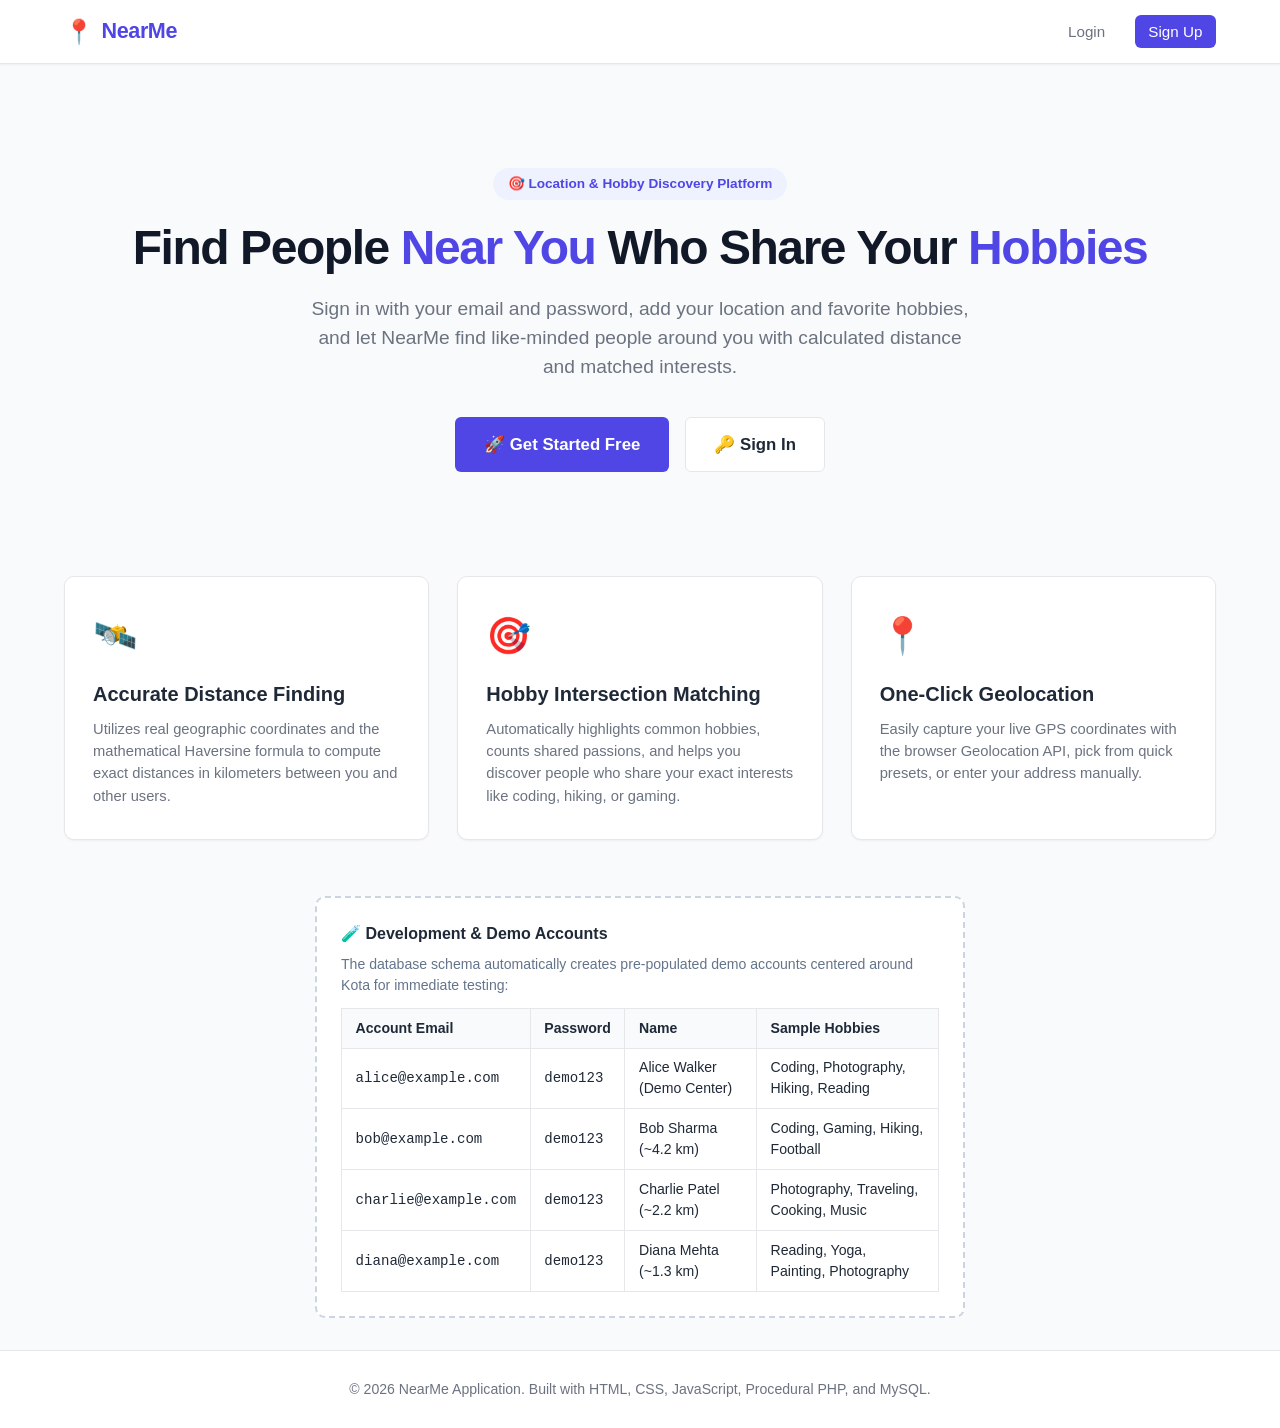
==== frontend/index.html @ 430e9e7f "complete project" ====
<!DOCTYPE html>
<html lang="en">
<head>
    <meta charset="UTF-8">
    <meta name="viewport" content="width=device-width, initial-scale=1.0">
    <title>NearMe — Discover People Nearby & Match Hobbies</title>
    <link rel="stylesheet" href="css/index.css">
</head>
<body>

    <!-- Header Navigation -->
    <header class="site-header">
        <div class="nav-container">
            <a href="index.html" class="brand-logo">
                <span class="brand-icon">📍</span>
                <span>NearMe</span>
            </a>
            <ul class="nav-links">
                <li><a href="login.html">Login</a></li>
                <li><a href="register.html" class="btn-nav-primary">Sign Up</a></li>
            </ul>
        </div>
    </header>

    <!-- Main Content -->
    <main class="main-content">
        <!-- Hero Section -->
        <section class="hero">
            <span class="hero-badge">🎯 Location & Hobby Discovery Platform</span>
            <h1>Find People <span class="highlight">Near You</span> Who Share Your <span class="highlight">Hobbies</span></h1>
            <p class="lead">
                Sign in with your email and password, add your location and favorite hobbies, and let NearMe find like-minded people around you with calculated distance and matched interests.
            </p>
            <div class="hero-actions">
                <a href="register.html" class="btn btn-primary" style="padding: 0.85rem 1.75rem; font-size: 1.05rem;">
                    🚀 Get Started Free
                </a>
                <a href="login.html" class="btn btn-secondary" style="padding: 0.85rem 1.75rem; font-size: 1.05rem;">
                    🔑 Sign In
                </a>
            </div>
        </section>

        <!-- Features Grid -->
        <section class="features-grid">
            <div class="feature-card">
                <span class="feature-icon">🛰️</span>
                <h3>Accurate Distance Finding</h3>
                <p>
                    Utilizes real geographic coordinates and the mathematical Haversine formula to compute exact distances in kilometers between you and other users.
                </p>
            </div>

            <div class="feature-card">
                <span class="feature-icon">🎯</span>
                <h3>Hobby Intersection Matching</h3>
                <p>
                    Automatically highlights common hobbies, counts shared passions, and helps you discover people who share your exact interests like coding, hiking, or gaming.
                </p>
            </div>

            <div class="feature-card">
                <span class="feature-icon">📍</span>
                <h3>One-Click Geolocation</h3>
                <p>
                    Easily capture your live GPS coordinates with the browser Geolocation API, pick from quick presets, or enter your address manually.
                </p>
            </div>
        </section>

        <!-- Test Login Credentials Box for Development & Grading -->
        <div class="demo-box">
            <h4>🧪 Development & Demo Accounts</h4>
            <p style="font-size: 0.88rem; color: #64748b; margin-bottom: 0.5rem;">
                The database schema automatically creates pre-populated demo accounts centered around Kota for immediate testing:
            </p>
            <table class="demo-table">
                <thead>
                    <tr>
                        <th>Account Email</th>
                        <th>Password</th>
                        <th>Name</th>
                        <th>Sample Hobbies</th>
                    </tr>
                </thead>
                <tbody>
                    <tr>
                        <td><code>alice@example.com</code></td>
                        <td><code>demo123</code></td>
                        <td>Alice Walker (Demo Center)</td>
                        <td>Coding, Photography, Hiking, Reading</td>
                    </tr>
                    <tr>
                        <td><code>bob@example.com</code></td>
                        <td><code>demo123</code></td>
                        <td>Bob Sharma (~4.2 km)</td>
                        <td>Coding, Gaming, Hiking, Football</td>
                    </tr>
                    <tr>
                        <td><code>charlie@example.com</code></td>
                        <td><code>demo123</code></td>
                        <td>Charlie Patel (~2.2 km)</td>
                        <td>Photography, Traveling, Cooking, Music</td>
                    </tr>
                    <tr>
                        <td><code>diana@example.com</code></td>
                        <td><code>demo123</code></td>
                        <td>Diana Mehta (~1.3 km)</td>
                        <td>Reading, Yoga, Painting, Photography</td>
                    </tr>
                </tbody>
            </table>
        </div>
    </main>

    <!-- Footer -->
    <footer class="site-footer">
        <p>&copy; 2026 NearMe Application. Built with HTML, CSS, JavaScript, Procedural PHP, and MySQL.</p>
    </footer>

</body>
</html>
---- frontend/css/index.css ----
/* frontend/css/index.css - Base & Common Styles */

:root {
    --primary: #4f46e5;
    --primary-hover: #4338ca;
    --primary-light: #eef2ff;
    --accent: #10b981;
    --accent-hover: #059669;
    --accent-light: #ecfdf5;
    --danger: #ef4444;
    --danger-light: #fef2f2;
    --warning: #f59e0b;
    --warning-light: #fffbeb;
    --text-main: #1f2937;
    --text-muted: #6b7280;
    --bg-page: #f9fafb;
    --bg-card: #ffffff;
    --border-color: #e5e7eb;
    --radius-sm: 6px;
    --radius-md: 10px;
    --radius-lg: 16px;
    --shadow-sm: 0 1px 2px 0 rgba(0, 0, 0, 0.05);
    --shadow-md: 0 4px 6px -1px rgba(0, 0, 0, 0.1), 0 2px 4px -1px rgba(0, 0, 0, 0.06);
    --shadow-lg: 0 10px 15px -3px rgba(0, 0, 0, 0.1), 0 4px 6px -2px rgba(0, 0, 0, 0.05);
}

* {
    box-sizing: border-box;
    margin: 0;
    padding: 0;
}

body {
    font-family: -apple-system, BlinkMacSystemFont, "Segoe UI", Roboto, Helvetica, Arial, sans-serif;
    background-color: var(--bg-page);
    color: var(--text-main);
    line-height: 1.5;
    min-height: 100vh;
    display: flex;
    flex-direction: column;
}

/* Header & Navigation */
header.site-header {
    background-color: var(--bg-card);
    border-bottom: 1px solid var(--border-color);
    position: sticky;
    top: 0;
    z-index: 50;
    box-shadow: var(--shadow-sm);
}

.nav-container {
    max-width: 1200px;
    margin: 0 auto;
    padding: 0.85rem 1.5rem;
    display: flex;
    align-items: center;
    justify-content: space-between;
}

.brand-logo {
    display: flex;
    align-items: center;
    gap: 0.5rem;
    font-size: 1.35rem;
    font-weight: 700;
    color: var(--primary);
    text-decoration: none;
    letter-spacing: -0.02em;
}

.brand-icon {
    font-size: 1.5rem;
}

.nav-links {
    display: flex;
    align-items: center;
    gap: 1rem;
    list-style: none;
}

.nav-links a {
    text-decoration: none;
    color: var(--text-muted);
    font-size: 0.95rem;
    font-weight: 500;
    padding: 0.5rem 0.85rem;
    border-radius: var(--radius-sm);
    transition: all 0.2s ease;
}

.nav-links a:hover {
    color: var(--primary);
    background-color: var(--primary-light);
}

.nav-links a.btn-nav-primary {
    background-color: var(--primary);
    color: #ffffff;
}

.nav-links a.btn-nav-primary:hover {
    background-color: var(--primary-hover);
}

/* Layout Containers */
.main-content {
    flex: 1;
    max-width: 1200px;
    width: 100%;
    margin: 0 auto;
    padding: 2rem 1.5rem;
}

/* Auth Cards & Forms */
.auth-wrapper {
    display: flex;
    align-items: center;
    justify-content: center;
    min-height: calc(100vh - 180px);
    padding: 1.5rem 1rem;
}

.auth-card {
    background: var(--bg-card);
    width: 100%;
    max-width: 440px;
    padding: 2.25rem;
    border-radius: var(--radius-lg);
    box-shadow: var(--shadow-lg);
    border: 1px solid var(--border-color);
}

.auth-card h1 {
    font-size: 1.6rem;
    font-weight: 700;
    margin-bottom: 0.4rem;
    color: var(--text-main);
    text-align: center;
}

.auth-card p.subtitle {
    font-size: 0.92rem;
    color: var(--text-muted);
    text-align: center;
    margin-bottom: 1.75rem;
}

.form-group {
    margin-bottom: 1.25rem;
}

.form-group label {
    display: block;
    font-size: 0.88rem;
    font-weight: 600;
    color: var(--text-main);
    margin-bottom: 0.4rem;
}

.form-control {
    width: 100%;
    padding: 0.7rem 0.95rem;
    font-size: 0.95rem;
    border: 1px solid var(--border-color);
    border-radius: var(--radius-sm);
    background-color: #fff;
    color: var(--text-main);
    transition: border-color 0.2s, box-shadow 0.2s;
}

.form-control:focus {
    outline: none;
    border-color: var(--primary);
    box-shadow: 0 0 0 3px rgba(79, 70, 229, 0.15);
}

.form-hint {
    display: block;
    font-size: 0.8rem;
    color: var(--text-muted);
    margin-top: 0.35rem;
}

/* Buttons */
.btn {
    display: inline-flex;
    align-items: center;
    justify-content: center;
    gap: 0.45rem;
    font-size: 0.95rem;
    font-weight: 600;
    padding: 0.72rem 1.25rem;
    border-radius: var(--radius-sm);
    border: 1px solid transparent;
    cursor: pointer;
    text-decoration: none;
    transition: all 0.2s ease;
}

.btn-block {
    width: 100%;
}

.btn-primary {
    background-color: var(--primary);
    color: #ffffff;
}

.btn-primary:hover {
    background-color: var(--primary-hover);
}

.btn-secondary {
    background-color: #ffffff;
    color: var(--text-main);
    border-color: var(--border-color);
}

.btn-secondary:hover {
    background-color: var(--bg-page);
    border-color: #d1d5db;
}

.btn-accent {
    background-color: var(--accent);
    color: #ffffff;
}

.btn-accent:hover {
    background-color: var(--accent-hover);
}

.btn-danger {
    background-color: var(--danger);
    color: #ffffff;
}

.btn-danger:hover {
    background-color: #dc2626;
}

.btn-sm {
    padding: 0.4rem 0.8rem;
    font-size: 0.85rem;
}

/* Alerts */
.alert {
    padding: 0.85rem 1.15rem;
    border-radius: var(--radius-sm);
    font-size: 0.9rem;
    margin-bottom: 1.25rem;
    display: flex;
    align-items: center;
    gap: 0.6rem;
}

.alert-error {
    background-color: var(--danger-light);
    color: #b91c1c;
    border: 1px solid #fecaca;
}

.alert-success {
    background-color: var(--accent-light);
    color: #065f46;
    border: 1px solid #a7f3d0;
}

.alert-info {
    background-color: var(--primary-light);
    color: #3730a3;
    border: 1px solid #c7d2fe;
}

.alert-warning {
    background-color: var(--warning-light);
    color: #92400e;
    border: 1px solid #fde68a;
}

/* Hero Section (Homepage) */
.hero {
    text-align: center;
    padding: 4.5rem 1rem 3rem;
}

.hero-badge {
    display: inline-block;
    padding: 0.35rem 0.9rem;
    background-color: var(--primary-light);
    color: var(--primary);
    font-size: 0.85rem;
    font-weight: 600;
    border-radius: 9999px;
    margin-bottom: 1.25rem;
}

.hero h1 {
    font-size: 3rem;
    font-weight: 800;
    line-height: 1.15;
    color: #111827;
    margin-bottom: 1.25rem;
    letter-spacing: -0.03em;
}

.hero h1 span.highlight {
    color: var(--primary);
}

.hero p.lead {
    font-size: 1.2rem;
    color: var(--text-muted);
    max-width: 680px;
    margin: 0 auto 2.25rem;
}

.hero-actions {
    display: flex;
    justify-content: center;
    gap: 1rem;
    flex-wrap: wrap;
}

/* Feature Grid */
.features-grid {
    display: grid;
    grid-template-columns: repeat(auto-fit, minmax(280px, 1fr));
    gap: 1.75rem;
    margin: 3.5rem 0;
}

.feature-card {
    background: var(--bg-card);
    padding: 2rem 1.75rem;
    border-radius: var(--radius-md);
    border: 1px solid var(--border-color);
    box-shadow: var(--shadow-sm);
    transition: transform 0.2s, box-shadow 0.2s;
}

.feature-card:hover {
    transform: translateY(-3px);
    box-shadow: var(--shadow-md);
}

.feature-icon {
    font-size: 2.25rem;
    margin-bottom: 1rem;
    display: inline-block;
}

.feature-card h3 {
    font-size: 1.25rem;
    font-weight: 700;
    margin-bottom: 0.6rem;
}

.feature-card p {
    color: var(--text-muted);
    font-size: 0.92rem;
}

/* Demo Credentials Box */
.demo-box {
    background: #ffffff;
    border: 2px dashed #cbd5e1;
    border-radius: var(--radius-md);
    padding: 1.5rem;
    margin: 2.5rem auto 0;
    max-width: 650px;
    text-align: left;
}

.demo-box h4 {
    font-size: 1rem;
    font-weight: 700;
    color: var(--text-main);
    margin-bottom: 0.5rem;
    display: flex;
    align-items: center;
    gap: 0.4rem;
}

.demo-table {
    width: 100%;
    border-collapse: collapse;
    margin-top: 0.75rem;
    font-size: 0.88rem;
}

.demo-table th, .demo-table td {
    padding: 0.55rem 0.85rem;
    border: 1px solid var(--border-color);
    text-align: left;
}

.demo-table th {
    background-color: #f8fafc;
    font-weight: 600;
}

/* Footer */
footer.site-footer {
    background: #ffffff;
    border-top: 1px solid var(--border-color);
    padding: 1.75rem 1rem;
    text-align: center;
    font-size: 0.88rem;
    color: var(--text-muted);
    margin-top: auto;
}

@media (max-width: 640px) {
    .hero h1 {
        font-size: 2.15rem;
    }
    .hero p.lead {
        font-size: 1.05rem;
    }
    .nav-container {
        padding: 0.75rem 1rem;
    }
    .auth-card {
        padding: 1.5rem;
    }
}
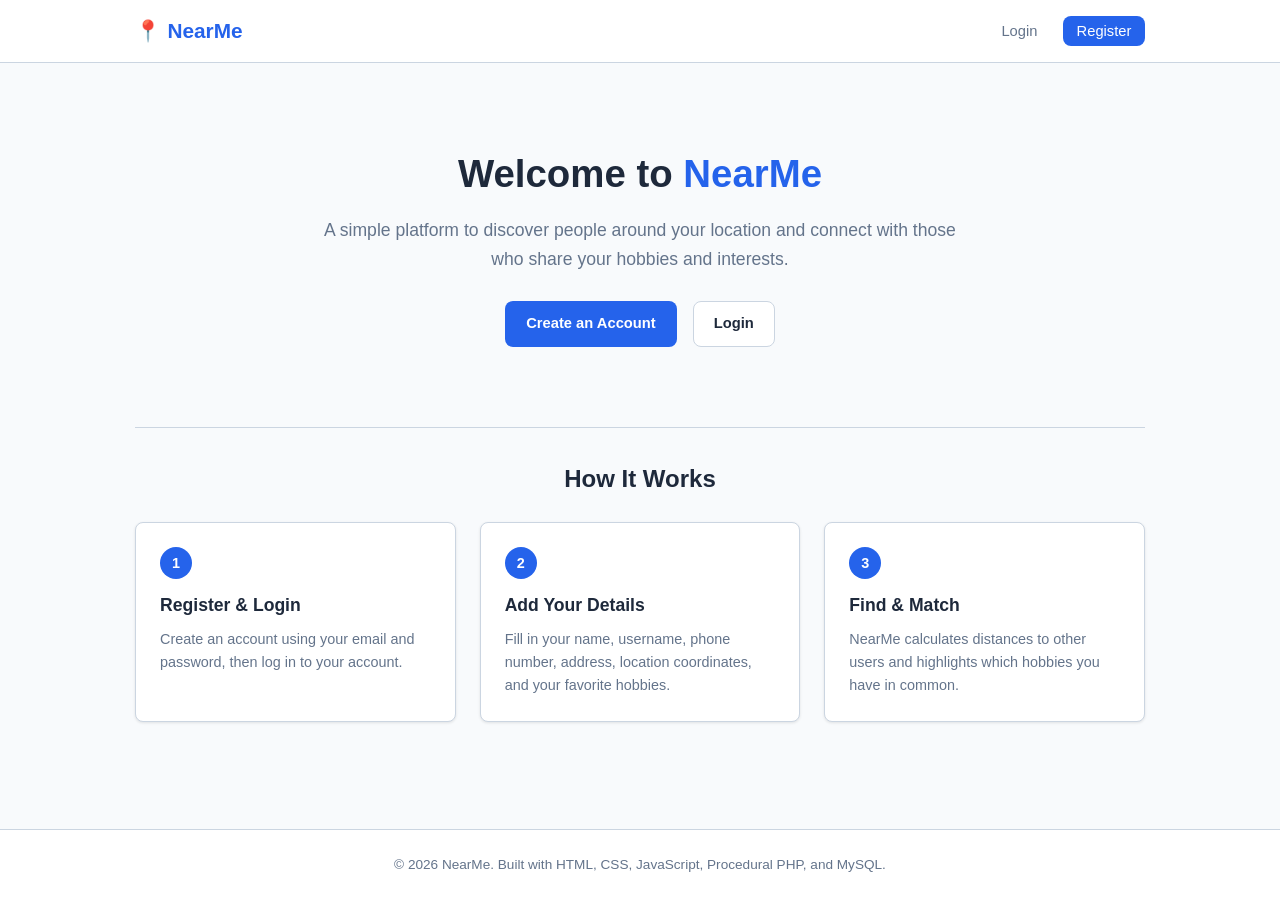
==== commit da874071: "ui improved" ====
--- a/frontend/index.html
+++ b/frontend/index.html
@@ -3,7 +3,7 @@
 <head>
     <meta charset="UTF-8">
     <meta name="viewport" content="width=device-width, initial-scale=1.0">
-    <title>NearMe — Discover People Nearby & Match Hobbies</title>
+    <title>NearMe — Find People Near You & Match Hobbies</title>
     <link rel="stylesheet" href="css/index.css">
 </head>
 <body>
@@ -17,105 +17,50 @@
             </a>
             <ul class="nav-links">
                 <li><a href="login.html">Login</a></li>
-                <li><a href="register.html" class="btn-nav-primary">Sign Up</a></li>
+                <li><a href="register.html" class="btn-nav-primary">Register</a></li>
             </ul>
         </div>
     </header>
 
     <!-- Main Content -->
     <main class="main-content">
-        <!-- Hero Section -->
-        <section class="hero">
-            <span class="hero-badge">🎯 Location & Hobby Discovery Platform</span>
-            <h1>Find People <span class="highlight">Near You</span> Who Share Your <span class="highlight">Hobbies</span></h1>
+        <section class="hero-simple">
+            <h1>Welcome to <span class="highlight">NearMe</span></h1>
             <p class="lead">
-                Sign in with your email and password, add your location and favorite hobbies, and let NearMe find like-minded people around you with calculated distance and matched interests.
+                A simple platform to discover people around your location and connect with those who share your hobbies and interests.
             </p>
             <div class="hero-actions">
-                <a href="register.html" class="btn btn-primary" style="padding: 0.85rem 1.75rem; font-size: 1.05rem;">
-                    🚀 Get Started Free
-                </a>
-                <a href="login.html" class="btn btn-secondary" style="padding: 0.85rem 1.75rem; font-size: 1.05rem;">
-                    🔑 Sign In
-                </a>
+                <a href="register.html" class="btn btn-primary">Create an Account</a>
+                <a href="login.html" class="btn btn-secondary">Login</a>
             </div>
         </section>
 
-        <!-- Features Grid -->
-        <section class="features-grid">
-            <div class="feature-card">
-                <span class="feature-icon">🛰️</span>
-                <h3>Accurate Distance Finding</h3>
-                <p>
-                    Utilizes real geographic coordinates and the mathematical Haversine formula to compute exact distances in kilometers between you and other users.
-                </p>
-            </div>
-
-            <div class="feature-card">
-                <span class="feature-icon">🎯</span>
-                <h3>Hobby Intersection Matching</h3>
-                <p>
-                    Automatically highlights common hobbies, counts shared passions, and helps you discover people who share your exact interests like coding, hiking, or gaming.
-                </p>
-            </div>
-
-            <div class="feature-card">
-                <span class="feature-icon">📍</span>
-                <h3>One-Click Geolocation</h3>
-                <p>
-                    Easily capture your live GPS coordinates with the browser Geolocation API, pick from quick presets, or enter your address manually.
-                </p>
+        <!-- How It Works Section -->
+        <section class="how-it-works">
+            <h2>How It Works</h2>
+            <div class="steps-grid">
+                <div class="step-card">
+                    <div class="step-number">1</div>
+                    <h3>Register &amp; Login</h3>
+                    <p>Create an account using your email and password, then log in to your account.</p>
+                </div>
+                <div class="step-card">
+                    <div class="step-number">2</div>
+                    <h3>Add Your Details</h3>
+                    <p>Fill in your name, username, phone number, address, location coordinates, and your favorite hobbies.</p>
+                </div>
+                <div class="step-card">
+                    <div class="step-number">3</div>
+                    <h3>Find &amp; Match</h3>
+                    <p>NearMe calculates distances to other users and highlights which hobbies you have in common.</p>
+                </div>
             </div>
         </section>
-
-        <!-- Test Login Credentials Box for Development & Grading -->
-        <div class="demo-box">
-            <h4>🧪 Development & Demo Accounts</h4>
-            <p style="font-size: 0.88rem; color: #64748b; margin-bottom: 0.5rem;">
-                The database schema automatically creates pre-populated demo accounts centered around Kota for immediate testing:
-            </p>
-            <table class="demo-table">
-                <thead>
-                    <tr>
-                        <th>Account Email</th>
-                        <th>Password</th>
-                        <th>Name</th>
-                        <th>Sample Hobbies</th>
-                    </tr>
-                </thead>
-                <tbody>
-                    <tr>
-                        <td><code>alice@example.com</code></td>
-                        <td><code>demo123</code></td>
-                        <td>Alice Walker (Demo Center)</td>
-                        <td>Coding, Photography, Hiking, Reading</td>
-                    </tr>
-                    <tr>
-                        <td><code>bob@example.com</code></td>
-                        <td><code>demo123</code></td>
-                        <td>Bob Sharma (~4.2 km)</td>
-                        <td>Coding, Gaming, Hiking, Football</td>
-                    </tr>
-                    <tr>
-                        <td><code>charlie@example.com</code></td>
-                        <td><code>demo123</code></td>
-                        <td>Charlie Patel (~2.2 km)</td>
-                        <td>Photography, Traveling, Cooking, Music</td>
-                    </tr>
-                    <tr>
-                        <td><code>diana@example.com</code></td>
-                        <td><code>demo123</code></td>
-                        <td>Diana Mehta (~1.3 km)</td>
-                        <td>Reading, Yoga, Painting, Photography</td>
-                    </tr>
-                </tbody>
-            </table>
-        </div>
     </main>
 
     <!-- Footer -->
     <footer class="site-footer">
-        <p>&copy; 2026 NearMe Application. Built with HTML, CSS, JavaScript, Procedural PHP, and MySQL.</p>
+        <p>&copy; 2026 NearMe. Built with HTML, CSS, JavaScript, Procedural PHP, and MySQL.</p>
     </footer>
 
 </body>
--- a/frontend/css/index.css
+++ b/frontend/css/index.css
@@ -1,27 +1,22 @@
 /* frontend/css/index.css - Base & Common Styles */
 
 :root {
-    --primary: #4f46e5;
-    --primary-hover: #4338ca;
-    --primary-light: #eef2ff;
-    --accent: #10b981;
-    --accent-hover: #059669;
-    --accent-light: #ecfdf5;
-    --danger: #ef4444;
+    --primary: #2563eb;
+    --primary-hover: #1d4ed8;
+    --primary-light: #eff6ff;
+    --accent: #16a34a;
+    --accent-light: #f0fdf4;
+    --danger: #dc2626;
     --danger-light: #fef2f2;
-    --warning: #f59e0b;
+    --warning: #d97706;
     --warning-light: #fffbeb;
-    --text-main: #1f2937;
-    --text-muted: #6b7280;
-    --bg-page: #f9fafb;
-    --bg-card: #ffffff;
-    --border-color: #e5e7eb;
-    --radius-sm: 6px;
-    --radius-md: 10px;
-    --radius-lg: 16px;
-    --shadow-sm: 0 1px 2px 0 rgba(0, 0, 0, 0.05);
-    --shadow-md: 0 4px 6px -1px rgba(0, 0, 0, 0.1), 0 2px 4px -1px rgba(0, 0, 0, 0.06);
-    --shadow-lg: 0 10px 15px -3px rgba(0, 0, 0, 0.1), 0 4px 6px -2px rgba(0, 0, 0, 0.05);
+    --text: #1e293b;
+    --text-muted: #64748b;
+    --border: #cbd5e1;
+    --bg: #f8fafc;
+    --card-bg: #ffffff;
+    --radius: 8px;
+    --shadow: 0 1px 3px rgba(0, 0, 0, 0.1);
 }
 
 * {
@@ -31,29 +26,28 @@
 }
 
 body {
-    font-family: -apple-system, BlinkMacSystemFont, "Segoe UI", Roboto, Helvetica, Arial, sans-serif;
-    background-color: var(--bg-page);
-    color: var(--text-main);
-    line-height: 1.5;
+    font-family: -apple-system, BlinkMacSystemFont, "Segoe UI", Roboto, Arial, sans-serif;
+    background-color: var(--bg);
+    color: var(--text);
+    line-height: 1.6;
     min-height: 100vh;
     display: flex;
     flex-direction: column;
 }
 
-/* Header & Navigation */
-header.site-header {
-    background-color: var(--bg-card);
-    border-bottom: 1px solid var(--border-color);
+/* Header */
+.site-header {
+    background-color: var(--card-bg);
+    border-bottom: 1px solid var(--border);
     position: sticky;
     top: 0;
     z-index: 50;
-    box-shadow: var(--shadow-sm);
 }
 
 .nav-container {
-    max-width: 1200px;
+    max-width: 1050px;
     margin: 0 auto;
-    padding: 0.85rem 1.5rem;
+    padding: 0.9rem 1.25rem;
     display: flex;
     align-items: center;
     justify-content: space-between;
@@ -62,33 +56,28 @@
 .brand-logo {
     display: flex;
     align-items: center;
-    gap: 0.5rem;
-    font-size: 1.35rem;
+    gap: 0.4rem;
+    font-size: 1.3rem;
     font-weight: 700;
     color: var(--primary);
     text-decoration: none;
-    letter-spacing: -0.02em;
-}
-
-.brand-icon {
-    font-size: 1.5rem;
 }
 
 .nav-links {
     display: flex;
     align-items: center;
-    gap: 1rem;
+    gap: 0.75rem;
     list-style: none;
 }
 
 .nav-links a {
     text-decoration: none;
     color: var(--text-muted);
-    font-size: 0.95rem;
+    font-size: 0.92rem;
     font-weight: 500;
-    padding: 0.5rem 0.85rem;
-    border-radius: var(--radius-sm);
-    transition: all 0.2s ease;
+    padding: 0.45rem 0.85rem;
+    border-radius: var(--radius);
+    transition: all 0.2s;
 }
 
 .nav-links a:hover {
@@ -105,83 +94,161 @@
     background-color: var(--primary-hover);
 }
 
-/* Layout Containers */
+/* Layout */
 .main-content {
     flex: 1;
-    max-width: 1200px;
+    max-width: 1050px;
     width: 100%;
     margin: 0 auto;
-    padding: 2rem 1.5rem;
+    padding: 2rem 1.25rem;
+}
+
+/* Simple Hero on Homepage */
+.hero-simple {
+    text-align: center;
+    padding: 3rem 1rem 2rem;
+    max-width: 700px;
+    margin: 0 auto;
+}
+
+.hero-simple h1 {
+    font-size: 2.4rem;
+    font-weight: 800;
+    margin-bottom: 0.75rem;
+    color: var(--text);
+}
+
+.hero-simple h1 span.highlight {
+    color: var(--primary);
+}
+
+.hero-simple p.lead {
+    font-size: 1.1rem;
+    color: var(--text-muted);
+    margin-bottom: 1.75rem;
+}
+
+.hero-actions {
+    display: flex;
+    justify-content: center;
+    gap: 1rem;
+}
+
+/* How It Works Steps */
+.how-it-works {
+    margin-top: 3rem;
+    padding-top: 2rem;
+    border-top: 1px solid var(--border);
+    text-align: center;
+}
+
+.how-it-works h2 {
+    font-size: 1.5rem;
+    margin-bottom: 1.5rem;
+}
+
+.steps-grid {
+    display: grid;
+    grid-template-columns: repeat(auto-fit, minmax(260px, 1fr));
+    gap: 1.5rem;
+    text-align: left;
+}
+
+.step-card {
+    background: var(--card-bg);
+    border: 1px solid var(--border);
+    border-radius: var(--radius);
+    padding: 1.5rem;
+    box-shadow: var(--shadow);
+}
+
+.step-number {
+    display: inline-flex;
+    align-items: center;
+    justify-content: center;
+    width: 32px;
+    height: 32px;
+    border-radius: 50%;
+    background-color: var(--primary);
+    color: #ffffff;
+    font-weight: 700;
+    font-size: 0.9rem;
+    margin-bottom: 0.75rem;
+}
+
+.step-card h3 {
+    font-size: 1.1rem;
+    margin-bottom: 0.5rem;
+}
+
+.step-card p {
+    font-size: 0.9rem;
+    color: var(--text-muted);
 }
 
 /* Auth Cards & Forms */
 .auth-wrapper {
     display: flex;
-    align-items: center;
     justify-content: center;
-    min-height: calc(100vh - 180px);
-    padding: 1.5rem 1rem;
+    padding: 2rem 0;
 }
 
 .auth-card {
-    background: var(--bg-card);
+    background: var(--card-bg);
     width: 100%;
-    max-width: 440px;
-    padding: 2.25rem;
-    border-radius: var(--radius-lg);
-    box-shadow: var(--shadow-lg);
-    border: 1px solid var(--border-color);
-}
-
-.auth-card h1 {
-    font-size: 1.6rem;
-    font-weight: 700;
-    margin-bottom: 0.4rem;
-    color: var(--text-main);
-    text-align: center;
+    max-width: 420px;
+    padding: 2rem;
+    border-radius: var(--radius);
+    border: 1px solid var(--border);
+    box-shadow: var(--shadow);
+}
+
+.auth-card h2 {
+    font-size: 1.5rem;
+    text-align: center;
+    margin-bottom: 0.25rem;
 }
 
 .auth-card p.subtitle {
-    font-size: 0.92rem;
-    color: var(--text-muted);
-    text-align: center;
-    margin-bottom: 1.75rem;
+    font-size: 0.9rem;
+    color: var(--text-muted);
+    text-align: center;
+    margin-bottom: 1.5rem;
 }
 
 .form-group {
-    margin-bottom: 1.25rem;
+    margin-bottom: 1.15rem;
 }
 
 .form-group label {
     display: block;
     font-size: 0.88rem;
     font-weight: 600;
-    color: var(--text-main);
-    margin-bottom: 0.4rem;
+    margin-bottom: 0.35rem;
+    color: var(--text);
 }
 
 .form-control {
     width: 100%;
-    padding: 0.7rem 0.95rem;
+    padding: 0.65rem 0.85rem;
     font-size: 0.95rem;
-    border: 1px solid var(--border-color);
-    border-radius: var(--radius-sm);
-    background-color: #fff;
-    color: var(--text-main);
-    transition: border-color 0.2s, box-shadow 0.2s;
+    border: 1px solid var(--border);
+    border-radius: var(--radius);
+    background-color: #ffffff;
+    color: var(--text);
 }
 
 .form-control:focus {
     outline: none;
     border-color: var(--primary);
-    box-shadow: 0 0 0 3px rgba(79, 70, 229, 0.15);
+    box-shadow: 0 0 0 2px var(--primary-light);
 }
 
 .form-hint {
     display: block;
     font-size: 0.8rem;
     color: var(--text-muted);
-    margin-top: 0.35rem;
+    margin-top: 0.3rem;
 }
 
 /* Buttons */
@@ -189,15 +256,15 @@
     display: inline-flex;
     align-items: center;
     justify-content: center;
-    gap: 0.45rem;
-    font-size: 0.95rem;
+    gap: 0.4rem;
+    padding: 0.65rem 1.25rem;
+    font-size: 0.92rem;
     font-weight: 600;
-    padding: 0.72rem 1.25rem;
-    border-radius: var(--radius-sm);
+    border-radius: var(--radius);
     border: 1px solid transparent;
     cursor: pointer;
     text-decoration: none;
-    transition: all 0.2s ease;
+    transition: all 0.15s ease;
 }
 
 .btn-block {
@@ -215,217 +282,61 @@
 
 .btn-secondary {
     background-color: #ffffff;
-    color: var(--text-main);
-    border-color: var(--border-color);
+    color: var(--text);
+    border-color: var(--border);
 }
 
 .btn-secondary:hover {
-    background-color: var(--bg-page);
-    border-color: #d1d5db;
-}
-
-.btn-accent {
-    background-color: var(--accent);
-    color: #ffffff;
-}
-
-.btn-accent:hover {
-    background-color: var(--accent-hover);
-}
-
-.btn-danger {
-    background-color: var(--danger);
-    color: #ffffff;
-}
-
-.btn-danger:hover {
-    background-color: #dc2626;
+    background-color: #f1f5f9;
 }
 
 .btn-sm {
-    padding: 0.4rem 0.8rem;
+    padding: 0.35rem 0.75rem;
     font-size: 0.85rem;
 }
 
 /* Alerts */
 .alert {
-    padding: 0.85rem 1.15rem;
-    border-radius: var(--radius-sm);
+    padding: 0.75rem 1rem;
+    border-radius: var(--radius);
     font-size: 0.9rem;
     margin-bottom: 1.25rem;
     display: flex;
     align-items: center;
-    gap: 0.6rem;
+    gap: 0.5rem;
 }
 
 .alert-error {
     background-color: var(--danger-light);
-    color: #b91c1c;
+    color: var(--danger);
     border: 1px solid #fecaca;
 }
 
 .alert-success {
     background-color: var(--accent-light);
-    color: #065f46;
-    border: 1px solid #a7f3d0;
+    color: var(--accent);
+    border: 1px solid #bbf7d0;
 }
 
 .alert-info {
     background-color: var(--primary-light);
-    color: #3730a3;
-    border: 1px solid #c7d2fe;
+    color: var(--primary);
+    border: 1px solid #bfdbfe;
 }
 
 .alert-warning {
     background-color: var(--warning-light);
-    color: #92400e;
+    color: var(--warning);
     border: 1px solid #fde68a;
 }
 
-/* Hero Section (Homepage) */
-.hero {
-    text-align: center;
-    padding: 4.5rem 1rem 3rem;
-}
-
-.hero-badge {
-    display: inline-block;
-    padding: 0.35rem 0.9rem;
-    background-color: var(--primary-light);
-    color: var(--primary);
+/* Footer */
+.site-footer {
+    background: var(--card-bg);
+    border-top: 1px solid var(--border);
+    padding: 1.5rem 1rem;
+    text-align: center;
     font-size: 0.85rem;
-    font-weight: 600;
-    border-radius: 9999px;
-    margin-bottom: 1.25rem;
-}
-
-.hero h1 {
-    font-size: 3rem;
-    font-weight: 800;
-    line-height: 1.15;
-    color: #111827;
-    margin-bottom: 1.25rem;
-    letter-spacing: -0.03em;
-}
-
-.hero h1 span.highlight {
-    color: var(--primary);
-}
-
-.hero p.lead {
-    font-size: 1.2rem;
-    color: var(--text-muted);
-    max-width: 680px;
-    margin: 0 auto 2.25rem;
-}
-
-.hero-actions {
-    display: flex;
-    justify-content: center;
-    gap: 1rem;
-    flex-wrap: wrap;
-}
-
-/* Feature Grid */
-.features-grid {
-    display: grid;
-    grid-template-columns: repeat(auto-fit, minmax(280px, 1fr));
-    gap: 1.75rem;
-    margin: 3.5rem 0;
-}
-
-.feature-card {
-    background: var(--bg-card);
-    padding: 2rem 1.75rem;
-    border-radius: var(--radius-md);
-    border: 1px solid var(--border-color);
-    box-shadow: var(--shadow-sm);
-    transition: transform 0.2s, box-shadow 0.2s;
-}
-
-.feature-card:hover {
-    transform: translateY(-3px);
-    box-shadow: var(--shadow-md);
-}
-
-.feature-icon {
-    font-size: 2.25rem;
-    margin-bottom: 1rem;
-    display: inline-block;
-}
-
-.feature-card h3 {
-    font-size: 1.25rem;
-    font-weight: 700;
-    margin-bottom: 0.6rem;
-}
-
-.feature-card p {
-    color: var(--text-muted);
-    font-size: 0.92rem;
-}
-
-/* Demo Credentials Box */
-.demo-box {
-    background: #ffffff;
-    border: 2px dashed #cbd5e1;
-    border-radius: var(--radius-md);
-    padding: 1.5rem;
-    margin: 2.5rem auto 0;
-    max-width: 650px;
-    text-align: left;
-}
-
-.demo-box h4 {
-    font-size: 1rem;
-    font-weight: 700;
-    color: var(--text-main);
-    margin-bottom: 0.5rem;
-    display: flex;
-    align-items: center;
-    gap: 0.4rem;
-}
-
-.demo-table {
-    width: 100%;
-    border-collapse: collapse;
-    margin-top: 0.75rem;
-    font-size: 0.88rem;
-}
-
-.demo-table th, .demo-table td {
-    padding: 0.55rem 0.85rem;
-    border: 1px solid var(--border-color);
-    text-align: left;
-}
-
-.demo-table th {
-    background-color: #f8fafc;
-    font-weight: 600;
-}
-
-/* Footer */
-footer.site-footer {
-    background: #ffffff;
-    border-top: 1px solid var(--border-color);
-    padding: 1.75rem 1rem;
-    text-align: center;
-    font-size: 0.88rem;
     color: var(--text-muted);
     margin-top: auto;
 }
-
-@media (max-width: 640px) {
-    .hero h1 {
-        font-size: 2.15rem;
-    }
-    .hero p.lead {
-        font-size: 1.05rem;
-    }
-    .nav-container {
-        padding: 0.75rem 1rem;
-    }
-    .auth-card {
-        padding: 1.5rem;
-    }
-}
